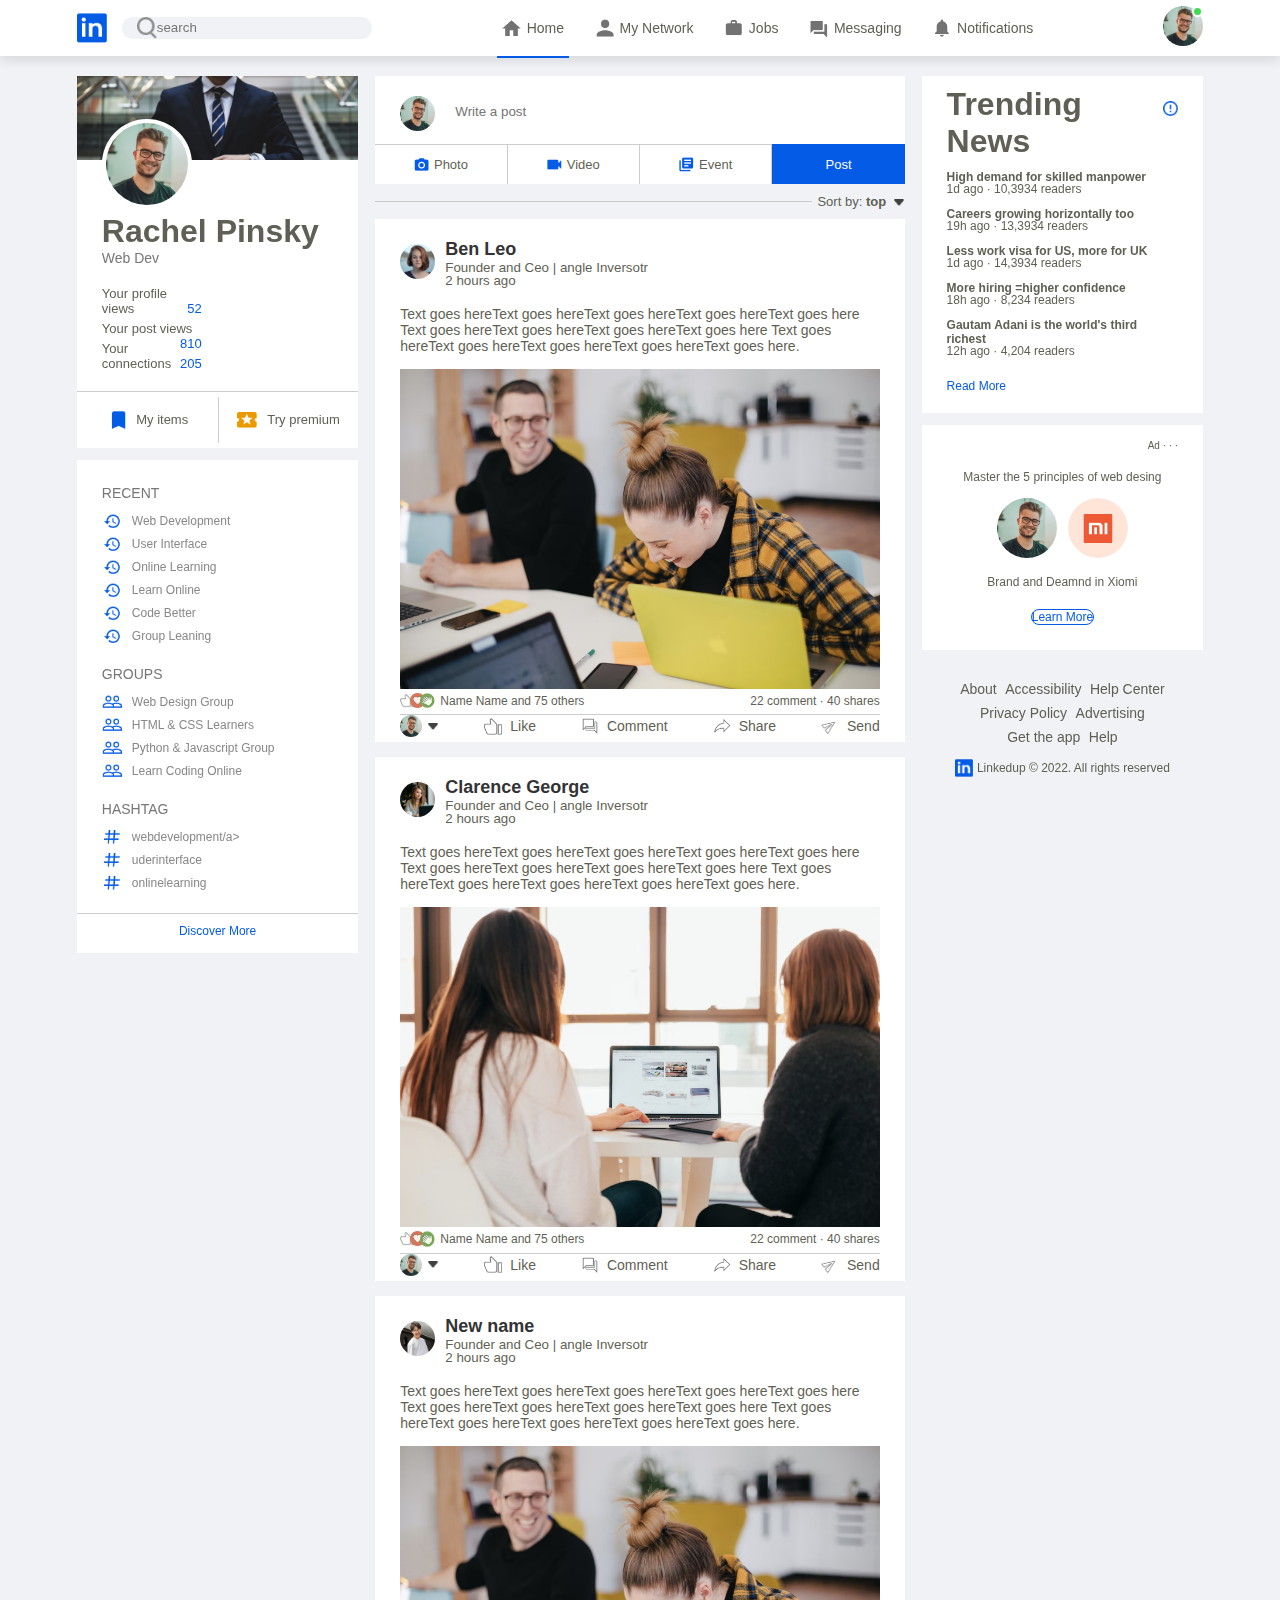
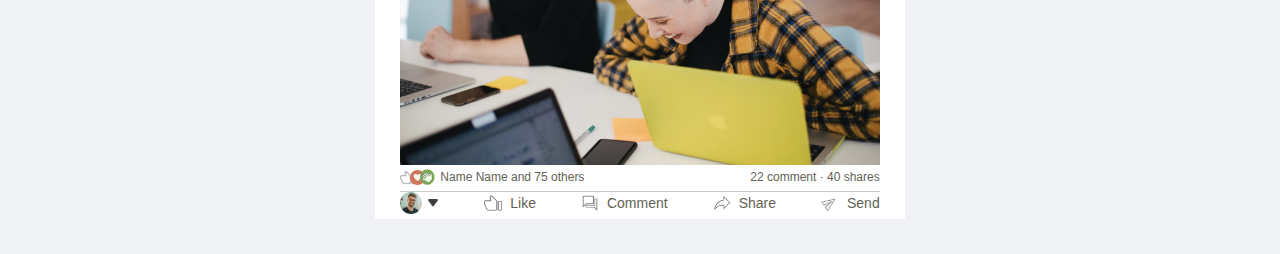
==== index.html @ c2986bdb "LinkedIn clone" ====
<!DOCTYPE html>
<html lang="'en">
<head>
    <meta charset="UTF-8">
    <meta http-equiv="X-UA-Compatible" content="IE=edge">
    <meta name="viewport" content="width=device-width,initial-scale=1.0">
    <title>Social Media Website</title>
    <link rel="stylesheet" href="style.css">
</head>
<body>
<nav class="navbar">
    <div class="navbar-left">
        <!-- Logo top left -->
        <a href="index.html" class="logo"><img src="images/logo.png"></a> 

        <div class="search-box">
            <img src="images/search.png">
            <input type="text" placeholder="search">
        </div>



    </div>
    
    <div class="navbar-center">
        <ul>
            <!--Heading tags -->
            <li><a href="#" class="active-link"><img src="images/home.png"><span>Home</span></a></li>
            <li><a href="#"><img src="images/network.png"><span>My Network</span></a></li>
            <li><a href="#"><img src="images/jobs.png"><span>Jobs</span></a></li>
            <li><a href="#"><img src="images/message.png"><span>Messaging</span></a></li>
            <li><a href="#"><img src="images/notification.png"><span>Notifications</span></a></li>

        </ul>
    </div>
    <div class="navbar-right">
        <!-- User Image -->
        <div class="online">
            <img src="images/user-1.png" class="nav-profile-img" onclick= "toggleMenu()">
        </div>
       
    </div>

<!-- ---------------------- profile-drop-down-menu-------------------------- -->

<div class="profile-menu-wrap" id="profileMenu">
    <div class="profile-menu">
        <div class="user-info">
            <img src="images/user-1.png">
            <div>
                <h3>Ryan Walton</h3>
                <a href="profile.html">See your profile</a>
            </div>
        </div>
        <hr>
        <a href="#" class="profile-menu-link">
            <img src="images/feedback.png">
            <p>Give feedback</p>
            <span>></span>
        </a>
        <a href="#" class="profile-menu-link">
            <img src="images/setting.png">
            <p>Settings</p>
            <span>></span>
        </a>
        <a href="#" class="profile-menu-link">
            <img src="images/help.png">
            <p>Help</p>
            <span>></span>
        </a>
        <a href="#" class="profile-menu-link">
            <img src="images/display.png">
            <p>Display</p>
            <span>></span>
        </a>
        <a href="#" class="profile-menu-link">
            <img src="images/logout.png">
            <p>Logout</p>
            <span>></span>
        </a>
    </div>
</div>





</nav>

<!----------------- navbar close -------------->

<div class="container">
    <!-- ------------------ left-sidebar ------------ -->
    <div class="left-sidebar">
        <div class="sidebar-profile-box">
            <img src="images/cover-pic.png" width="100%">
            <div class="sidebar-profile-info">
                <img src="images/user-1.png">
                <h1>Rachel Pinsky</h1>
                <h3>Web Dev</h3>
                <ul>
                    <li>Your profile views <span>52</span></li>
                    <li>Your post views <span>810</span></li>
                    <li>Your connections <span>205</span></li>
                </ul>
            </div>
            <div class="sidebar-profile-link">
                <a href="#"><img src="images/items.png">My items</a>
                <a href="#"><img src="images/premium.png">Try premium</a>
            </div>
        </div>
        <div class="sidebar-activity" id="sidebarActivity">
            <h3>RECENT</h3>
            <a href="#"><img src="images/recent.png">Web Development</a>
            <a href="#"><img src="images/recent.png">User Interface</a>
            <a href="#"><img src="images/recent.png">Online Learning</a>
            <a href="#"><img src="images/recent.png">Learn Online</a>
            <a href="#"><img src="images/recent.png">Code Better</a>
            <a href="#"><img src="images/recent.png">Group Leaning</a>
            <h3>GROUPS</h3>
            <a href="#"><img src="images/group.png">Web Design Group</a>
            <a href="#"><img src="images/group.png">HTML & CSS Learners</a>
            <a href="#"><img src="images/group.png">Python & Javascript Group</a>
            <a href="#"><img src="images/group.png">Learn Coding Online</a>
            <h3>HASHTAG</h3>
            <a href="#"><img src="images/hashtag.png">webdevelopment/a>
            <a href="#"><img src="images/hashtag.png">uderinterface</a>
            <a href="#"><img src="images/hashtag.png">onlinelearning</a>
            <div class="discover-more-link">
                <a href="#">Discover More</a>
            </div>
        </div>
        <p id="showMoreLink" onclick="toggleActivity()">Show more<b> +</b></p>

    </div>
    <!-- ------------------ main-content ------------ -->
    <div class="main-content">

        <div class="create-post">
            <div class="create-post-input">
                <img src="images/user-1.png">
                <textarea rows="2" placeholder="Write a post"></textarea>
            </div>
            <div class="create-post-links">
                <li><img src="images/photo.png">Photo</li>
                <li><img src="images/video.png">Video</li>
                <li><img src="images/event.png">Event</li>
                <li>Post</li>
            </div>
        </div>

        <div class="sort-by">
            <hr>
            <p>Sort by: <span>top <img src="images/down-arrow.png"></span></p>
        </div>

        <div class="post">
            <div class="post-author">
                <img src="images/user-3.png">
                <div>
                    <h1>Ben Leo</h1>
                    <small>Founder and Ceo | angle Inversotr</small>
                    <small>2 hours ago</small>
                </div>
            </div>
            <p>Text goes hereText goes hereText goes hereText goes hereText goes here
            Text goes hereText goes hereText goes hereText goes here Text goes 
            hereText goes hereText goes hereText goes hereText goes here.</p>
            <img src="images/post-image-1.png" width="100%">
            
            <div class="post-stats">
                <div>
                    <img src="images/thumbsup.png">
                    <img src="images/love.png">
                    <img src="images/clap.png">
                    <span class="liked-users"> Name Name and 75 others</span>
                </div>
                <div>
                    <span>22 comment &middot; 40 shares</span>
                </div>
            </div>
            <div class="post-activity">
                <div>
                    <img src="images/user-1.png" class="post-activity-user-icon">
                    <img src="images/down-arrow.png" class="post-activity-arrow-icon">
                </div>
                <div class="post-activity-link">
                    <img src="images/like.png">
                    <span>Like</span>
                </div>
                <div class="post-activity-link">
                    <img src="images/comment.png">
                    <span>Comment</span>
                </div>
                <div class="post-activity-link">
                    <img src="images/share.png">
                    <span>Share</span>
                </div>
                <div class="post-activity-link">
                    <img src="images/send.png">
                    <span>Send</span>
                </div>
            </div>
        </div>

        <div class="post">
            <div class="post-author">
                <img src="images/user-4.png">
                <div>
                    <h1>Clarence George</h1>
                    <small>Founder and Ceo | angle Inversotr</small>
                    <small>2 hours ago</small>
                </div>
            </div>
            <p>Text goes hereText goes hereText goes hereText goes hereText goes here
            Text goes hereText goes hereText goes hereText goes here Text goes 
            hereText goes hereText goes hereText goes hereText goes here.</p>
            <img src="images/post-image-2.png" width="100%">
            
            <div class="post-stats">
                <div>
                    <img src="images/thumbsup.png">
                    <img src="images/love.png">
                    <img src="images/clap.png">
                    <span class="liked-users"> Name Name and 75 others</span>
                </div>
                <div>
                    <span>22 comment &middot; 40 shares</span>
                </div>
            </div>
            <div class="post-activity">
                <div>
                    <img src="images/user-1.png" class="post-activity-user-icon">
                    <img src="images/down-arrow.png" class="post-activity-arrow-icon">
                </div>
                <div class="post-activity-link">
                    <img src="images/like.png">
                    <span>Like</span>
                </div>
                <div class="post-activity-link">
                    <img src="images/comment.png">
                    <span>Comment</span>
                </div>
                <div class="post-activity-link">
                    <img src="images/share.png">
                    <span>Share</span>
                </div>
                <div class="post-activity-link">
                    <img src="images/send.png">
                    <span>Send</span>
                </div>
            </div>
        </div>

        <div class="post">
            <div class="post-author">
                <img src="images/user-5.png">
                <div>
                    <h1>New name</h1>
                    <small>Founder and Ceo | angle Inversotr</small>
                    <small>2 hours ago</small>
                </div>
            </div>
            <p>Text goes hereText goes hereText goes hereText goes hereText goes here
            Text goes hereText goes hereText goes hereText goes here Text goes 
            hereText goes hereText goes hereText goes hereText goes here.</p>
            <img src="images/post-image-1.png" width="100%">
            
            <div class="post-stats">
                <div>
                    <img src="images/thumbsup.png">
                    <img src="images/love.png">
                    <img src="images/clap.png">
                    <span class="liked-users"> Name Name and 75 others</span>
                </div>
                <div>
                    <span>22 comment &middot; 40 shares</span>
                </div>
            </div>
            <div class="post-activity">
                <div>
                    <img src="images/user-1.png" class="post-activity-user-icon">
                    <img src="images/down-arrow.png" class="post-activity-arrow-icon">
                </div>
                <div class="post-activity-link">
                    <img src="images/like.png">
                    <span>Like</span>
                </div>
                <div class="post-activity-link">
                    <img src="images/comment.png">
                    <span>Comment</span>
                </div>
                <div class="post-activity-link">
                    <img src="images/share.png">
                    <span>Share</span>
                </div>
                <div class="post-activity-link">
                    <img src="images/send.png">
                    <span>Send</span>
                </div>
            </div>
        </div>





    </div>

    <!-- ------------------ right-sidebar ------------ -->
    <div class="right-sidebar">
        <div class="sidebar-news">
            <img src="images/more.png" class="info-icon">
            <h1>Trending News</h1>
            <a href="#">High demand for skilled manpower</a>
            <span>1d ago &middot; 10,3934 readers</span>

            <a href="#">Careers growing horizontally too</a>
            <span>19h ago &middot; 13,3934 readers</span>

            <a href="#">Less work visa for US, more for UK</a>
            <span>1d ago &middot; 14,3934 readers</span>

            <a href="#">More hiring =higher confidence</a>
            <span>18h ago &middot; 8,234 readers</span>

            <a href="#">Gautam Adani is the world's third richest</a>
            <span>12h ago &middot; 4,204 readers</span>

            <a href="#" class="read-more-link">Read More</a>
        </div>
        <div class="sidebar-ad">
            <small>Ad &middot; &middot; &middot;</small>
            <p>Master the 5 principles of web desing</p>
            <div>
                <img src="images/user-1.png">
                <img src="images/mi-logo.png">
            </div>
            <b>Brand and Deamnd in Xiomi</b>
            <a href="%" class="ad-link">Learn More</a>
        </div>
        <div class="sidebar-useful-links">
            <a href="#">About</a>
            <a href="#">Accessibility</a>
            <a href="#">Help Center</a>
            <a href="#">Privacy Policy</a>
            <a href="#">Advertising</a>
            <a href="#">Get the app</a>
            <a href="#">Help</a>

            <div class="copyright-msg">
                <img src="images/logo.png">
                <p>Linkedup &#169; 2022. All rights reserved</p>
            </div>
        </div>
    </div>
</div>

<!-- ------------javascript-------------------- -->

<script>
    let profileMenu = document.getElementById("profileMenu");

    function toggleMenu(){
        profileMenu.classList.toggle("open-menu");
    }
</script>
<script>

    let sideActivity = document.getElementById("sidebarActivity");
    let moreLink = document.getElementById("showMoreLink");

    function toggleActivity(){
        sideActivity.classList.toggle("open-activity")

        if(sideActivity.classList.contains("open-activity")){
            moreLink.innerHTML = "Show less <b> -</b>";
        }else{
            moreLink.innerHTML = "Show more <b> +</b>";
        }
    }

</script>

</body>
</html>
---- style.css ----
*{
    margin:0;
    padding:0;
    font-family: 'Poppins',sans-serif;
    box-sizing: border-box;
}
body{
    background:#f0f2f5;
    color: #5f5f55;
}
a{
    text-decoration: none;
    color: #5f5f55;
}
.navbar{
    display: flex;
    align-items: center;
    justify-content: space-between;
    background: #fff;
    padding: 6px 6%;
    position: sticky;
    top: 0;
    z-index: 100;
    box-shadow: 0 5px 10px rgba(0, 0, 0, 0.1);
}
.logo img{
    width: 30px;
    margin-right: 15px;
    display: block;
}
.navbar-center ul li{
    display: inline-block;
    list-style: none;
}
.navbar-center ul li a{
    display: flex;
    align-items: center;
    font-size: 14px;
    margin: 5px 8px;
    padding-right: 5px;
    position: relative;
}
.navbar-center ul li a img{
    width: 30px;
}
.navbar-center ul li a::after{
    content: '';
    width: 0;
    height: 2px;
    background: #045be6;
    position: absolute;
    bottom: -15px;
    transition: width 0.3s;

}
.navbar-center ul li a:hover::after,
.navbar-center ul li a.active-link::after
{
    width: 100%;
}
.nav-profile-img{
    width: 40px;
    border-radius: 50%;
    cursor: pointer;
    position: relative;
}
.online{
    position: relative;
}
.online::after{
    content:'';
    width: 7px;
    height: 7px;
    border: 2px solid #fff;
    border-radius: 50%;
    right: 0px;
    top: 0px;
    background: #41db51;
    position: absolute;
}
.search-box{
    background: #f0f2f5;
    width: 250px;
    border-radius: 20px;
    display: flex;
    align-items: center;
    padding: 0 15px;
}
.navbar-left{
    display: flex;
    align-items: center;
}
.search-box img{
    width: 20px;
}
.search-box input{
    width: 100%;
    background: transparent;
    padding: none;
    border: 0;

}


/*------------------- navbar end --------------------*/

.container{
    padding: 20px 6%;
    display: flex;
    flex-wrap: wrap;
    justify-content: space-between;
}
/* --------------left-sidebar--------------- */
.left-sidebar{
    flex-basis: 25%;
    align-self: flex-start;
    position: sticky;
    top: 73px;
}
.sidebar-profile-box{
    background: #fff;
}
.sidebar-profile-info{
    padding: 0 25px;
}
.sidebar-profile-info img{
    width: 90px;
    border-radius: 50%;
    background: #fff;
    padding: 4px;
    margin-top: -45px;
}
.sidebar-profile-info img h1{
    font-size: 20px;
    font-weight: 600;
    color: #222;
}
.sidebar-profile-info h3{
    font-size: 14px;
    font-weight: 500;
    color: #777;
}
.sidebar-profile-info ul{
    list-style: none;
    margin: 20px 0;
}
.sidebar-profile-info ul li{
    width: 100px;
    margin: 5px 0;
    font-size:  13px;
}
.sidebar-profile-info ul li span{
   float: right;
   color: #045be6;
}
.sidebar-profile-link{
    display: flex;
    align-items: center;
    border-top: 1px solid #ccc;
}
.sidebar-profile-link a{
    flex: 50%;
    display: flex;
    align-items: center;
    justify-content: center;
    padding: 15px 0;
    font-size: 13px;
    border-left: 1px solid #ccc;
}
.sidebar-profile-link a:first-child{
    border-left: 0;
}
.sidebar-profile-link a img{
    width: 20px;
    margin-right: 10px;

}
.sidebar-activity{
    background-color: #fff;
    padding: 5px 25px;
    margin: 12px 0;
}
.sidebar-activity h3{
    color: #777;
    font-size: 14px;
    font-weight: 500;
    margin: 20px 0 10px;
}
.sidebar-activity a{
    display: flex;
    align-items: center;
    font-size: 12px;
    font-weight: 500;
    color: #888;
    margin: 3px 0;
}
.sidebar-activity a img{
    width: 20px;
    margin-right: 10px;
}
.discover-more-link{
    border-top: 1px solid #ccc;
    text-align: center;
    margin-top: 20px;
    margin-left: -25px;
    margin-right: -25px;
}
.discover-more-link a{
    color: #045be6;
    display: inline-block;
    margin: 10px 0;
    
}

/* --------------right-sidebar--------------- */
.right-sidebar{
    flex-basis: 25%;
    align-self: flex-start;
    position: sticky;
    top: 73px;
}
.sidebar-news{
    background: #fff;
    padding: 10px 25px;
}
.info-icon{
    width: 15px;
    float: right;
    margin-top: 15px;
}
.sidebar-news h3{
    font-size: 18px;
    font-weight: 600;
    color: #333;
    margin: 10px 0 30px;
}
.sidebar-news a{
    display: block;
    font-size: 12px;
    font-weight: 600;
    margin-top: 10px;
    margin-bottom: -5px;
}
.sidebar-news span{
    font-size: 12px;
}
.sidebar-news .read-more-link{
    color: #045be6;
    font-weight: 500;
    margin: 20px 0 10px;

}
.sidebar-ad{
    background: #fff;
    padding: 15px 25px;
    text-align: center;
    margin: 12px 0;
    font-size: 12px;
}
.sidebar-ad img{
    width: 60px;
    border-radius: 50%;
    margin: 4px;
}
.sidebar-ad small{
    float: right;
    font-weight: 500;
}
.sidebar-ad p{
    margin-top: 30px;
    margin-bottom: 10px;
}
.sidebar-ad b{
    display: block;
    font-weight: 500;
    margin-top: 10px;
}
.ad-link{
    display: inline-block;
    border: 1px solid #045be6;
    border-radius: 30px;
    color: #045be6;
    font-weight: 500;
    margin: 20px auto 10px;
}
.sidebar-useful-links{
    padding: 15px 25px;
    text-align: center;
}
.sidebar-useful-links a{
    display: inline-block;
    font-size: 14px;
    margin: 4px 2px;

}
.copyright-msg{
    display: flex;
    align-items: center;
    justify-content: center;
    font-size: 12px;
    margin-top: 10px;
    font-weight: 500;
}
.copyright-msg img{
    width: 18px;
    margin-right: 4px;
}

/* --------------main-content--------------- */
.main-content{
    flex-basis: 47%;
}
.create-post{
    background: #fff;

}
.create-post-input{
    padding: 20px 25px 10px;
    display: flex;
    align-items: flex-start;
    
}
.create-post-input img{
    width: 35px;
    border-radius: 50%;
    margin-right: 20px;
}
.create-post-input textarea{
    width: 100%;
    border: 0;
    outline: 0;
    resize: none;
    background: transparent;
    margin-top: 8px;
}
::placeholder{
    font-weight: 500;
}
.create-post-links{
    display: flex;
    align-items: flex-start;

}
.create-post-links li{
    list-style: none;
    border-top: 1px solid #ccc;
    border-right: 1px solid #ccc;
    flex-basis: 25%;
    height: 40px;
    font-size: 13px;
    display: flex;
    align-items: center;
    justify-content: center;
    cursor: pointer;
}
.create-post-links li img{
    width: 15px;
    margin-right: 5px;
}
.create-post-links li:last-child{
    background: #045be6;
    color: #fff;
    border-top: 0;
    border-right: 0;

}
.sort-by{
    display: flex;
    align-items: center;
    margin: 10px 0;
}
.sort-by hr{
    flex: 1;
    border: 0;
    height: 1px;
    background: #ccc;
}
.sort-by p{
    font-size: 13px;
    padding-left: 5px;

}
.sort-by p span{
    font-weight: 600;
    cursor: pointer;
}
.sort-by p span img{
    width: 12px;
    margin-left: 3px;
}
.post{
    background: #fff;
    padding: 20px 25px 5px;
    margin: 5px 0 15px;

}
.post-author{
    display: flex;
    align-items: flex-start;
    margin-bottom: 20px;

}
.post-author img{
    width: 35px;
    border-radius: 50%;
    margin-right: 10px;
    margin-top: 5px;
}
.post-author h1{
    font-size: 18px;
    font-weight: 600;
    color: #333;
}
.post-author small{
    display: block;
    margin-bottom: -2px;
}
.post p{
    font-size: 14px;
    margin-bottom: 15px;
}
.post-stats{
    display: flex;
    flex-wrap: wrap;
    align-items: center;
    justify-content: space-between;
    font-size: 12px;
    border-bottom: 1px solid #ccc;
    padding-bottom: 6px;
}
.post-stats div{
    display: flex;
    align-items: center;

}
.post-stats img{
    width: 15px;
    margin-right: -5px;
}
.liked-users{
    margin-left: 10px;
}
.post-activity{
    display: flex;
    align-items: center;
    justify-content: space-between;
    pad: 10px 0;
    font-size: 14px;
    font-weight: 500;
}
.post-activity div{
    display: flex;
    align-items: center;
}
.post-activity-user-icon{
    width: 22px;
    border-radius: 50%;
}
.post-activity-arrow-icon{
    width: 12px;
    margin-left: 5px;
}
.post-activity-link img{
    width: 18px;
    margin-right: 8px;
}

/* ---------------profile-drop-down-menu------------------ */
.profile-menu-wrap{
    position: absolute;
    top: 100%;
    right: 5%;
    width: 320px;
    max-height: 0;
    overflow: hidden;
    transition: max-height 0.5s;


}

.profile-menu-wrap.open-menu{
    max-height: 400px;
}
.profile-menu{
    background: #222;
    color: #fff;
    padding: 20px;
    margin: 10px;
}
.user-info{
    display: flex;
    align-items: center;
}
.user-info img{
    width: 50px;
    border-radius: 50%;
    margin-right: 15px;

}
.user-info h3{
    font-weight: 500;
    margin: -7px;
}
.user-info a{
    color: #c9c9c9;
    font-size: 13px;

}
.profile-menu hr{
    border: 0;
    height: 1px;
    width: 100%;
    background: #fff;
    margin: 15px 0 10px;

}
.profile-menu-link{
    display: flex;
    align-items: center;
    color: #fff;
    margin: 12px 0;
    font-size: 14px;
}
.profile-menu-link p{
    width: 100%;
}
.profile-menu-link img{
    width: 35px;
    border-radius: 50%;
    margin-right: 10px;

}

/* ------------------------profile-page----------------------- */
.profile-main{
    flex-basis: 73%;
}
.profile-sidebar{
    flex-basis: 25%;
    align-self: flex-start;
    position: sticky;
    top: 73px;
}
.profile-container{
    background: #fff;
}
.profile-container-inner{
    padding: 0 4% 10px;
}
.profile-pic{
    width: 150px;
    border-radius: 50%;
    margin-top: -75px;
    padding: 5px;
    background: #fff;
}
.profile-container h1{
    font-size: 28px;
    font-weight: 600;
    color: #222;
}
.profile-container b{
    font-weight: 500; 
}
.profile-container p{
    margin-top: 5px; 
}
.profile-container p a{
    color: #045be6;
    font-weight: 500;
}
.mutual-connetion{
    display: flex;
    align-items: center;
    margin: 20px 0;
}
.mutual-connetion img{
    width: 30px;
    border-radius: 50%;
    margin-right: 5px;
}
.profile-btn{
    margin: 20px 0;
}
.profile-btn a{
    display: inline-flex;
    align-items: center;
    background-color: #e4e6eb;
    padding: 6px 15px;
    border-radius: 4px;
    margin-right: 10px;
}
.profile-btn a img{
    width: 18px;
    margin-right: 5px;
}
.profile-btn .primary-btn{
    background: #045be6;
    color: #fff;
}
.profile-description{
    background: #fff;
    padding: 20px 4% 30px;
    margin: 12px 0;
}
.profile-description h2{
    color: #333;
    margin: 10px 0 20px;
    font-weight: 600;
}
.see-more-link{
    display: block;
    text-align: right;
    font-size: 15px;
}
.profile-desc-row{
    display: flex;
    align-items: flex-start;
    margin: 20px 0;
}
.profile-desc-row img{
    width: 50px;
    margin-right: 25px;
    margin-top: 5px;
}
.profile-desc-row div{
    width: 100%;
}
.profile-desc-row h3{
    font-size: 18px;
    font-weight: 600;
    color: #333;
}
.profile-desc-row b{
    display: block;
    font-weight: 500;
    font-size: 15px;
}
.profile-desc-row p{
    margin-top: 15px;
}
.profile-desc-row hr{
    border: 0;
    border-bottom: 1px solid #999;
    margin-top: 10px;
}
.experience-link{
    display: flex;
    align-items: center;
    justify-content: center;
    padding-top: 20px;
    font-weight: 500;
}
.experience-link img{
    width: 20px;
    margin-left: 8px;
}
.skills-btn{
    display: inline-block;
    margin: 10px 5px;
    padding: 6px 18px;
    border: 1px solid #777;
    border-radius: 30px;
    font-size: 12px;
    font-weight: 500;
}
.lang-btn{
    display: inline-block;
    margin: 10px 5px;
    padding: 6px 18px;
    background: #e4e6eb;
    font-size: 12px;
    font-weight: 500;
}

/* ---------------profile-right-sidebar---------------- */
.profile-sidebar .sidebar-ad{
    margin: 0;
}
.sidebar-people{
    background: #fff;
    padding: 15px 25px;
    margin: 12px 0;
    font-size: 12px;
}
.sidebar-people h3{
    font-size: 16px;
    font-weight: 600;
    margin-top: 15px 0 20px;
}
.sidebar-people-row{
    display: flex;
    align-items: flex-start;
    margin: 6px 0;
}
.sidebar-people-row img{
    width: 40px;
    border-radius: 50%;
    margin-right: 8px;
    margin-top: 5px;
}
.sidebar-people-row h2{
    font-weight: 500;
    font-size: 16px;
}
.sidebar-people-row a{
    display: inline-block;
    margin: 10px 0;
    padding: 5px 25px;
    border: 1px solid #5f5f5f;
    border-radius: 30px;
    font-weight: 500;
}
.profile-footer{
    padding: 0 6% 30px;
}
.profile-footer .sidebar-useful-links{
    text-align: left;
    padding: 0;
}
.profile-footer .copyright-msg{
    justify-content: flex-start;
}
#showMoreLink{
    display: none;
}


/* ------------------------media query for small screen--------------- */
@media only screen and (max-width: 600px){
    .search-box{
        background: transparent;
        width: auto;
        padding: 0;
    }
    .search-box inout{
        width: 0;
        padding: 0;
    }
    .navbar-center ul li a span{
        display: none;
    }
    .navbar-center ul li a{
        padding-right: 0;
        margin: 5px;
    }
    .nav-profile-img{
        width: 30px;
    }
    .container{
        padding: 15px 3%;
    }
    .left-sidebar, .right-sidebar{
        flex-basis: 100%;
        position: relative;
        top: unset;
    }
    .main-content{
        flex-basis: 100%;
    }
    .post-stats div{
        margin: 2px 0;    
    }
    .post-activity-link span{
        display: none;
    }
    .post-activity-link img{
        margin-right: 0;
    }
    .profile-main, .profile-sidebar{
        flex-basis: 100%;
    }
    .profile-container{
        font-size: 14px;
    }
    .profile-pic{
        width: 100px;
        margin-top: -50px;
    }
    .profile-description{
        font-size: 14px;
    }
    #showMoreLink{
        display: block;
        width: fit-content;
        margin: 10px auto;
        font-size: 14px;
        cursor: pointer;
    }
    .sidebar-activity{
        display: none;
    }
    .sidebar-activity.open-activity{
        display: block;
    }
}
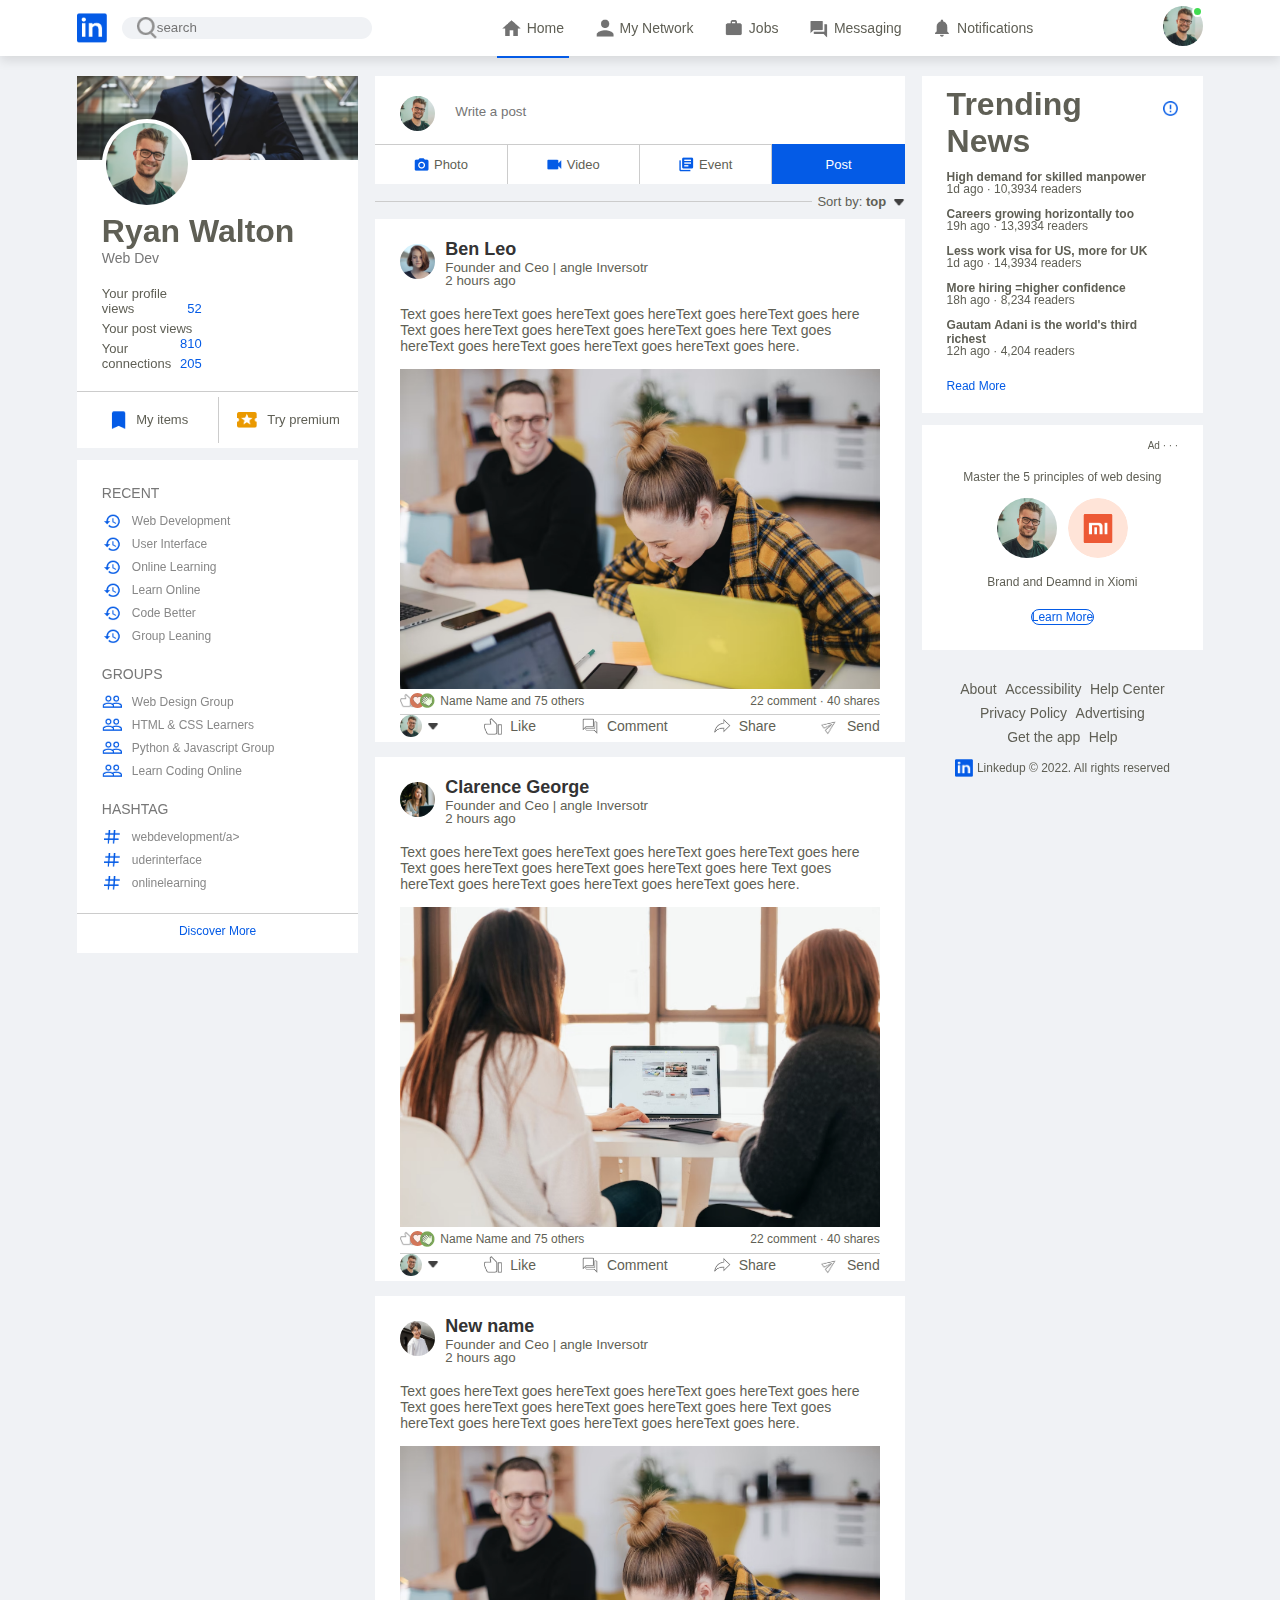
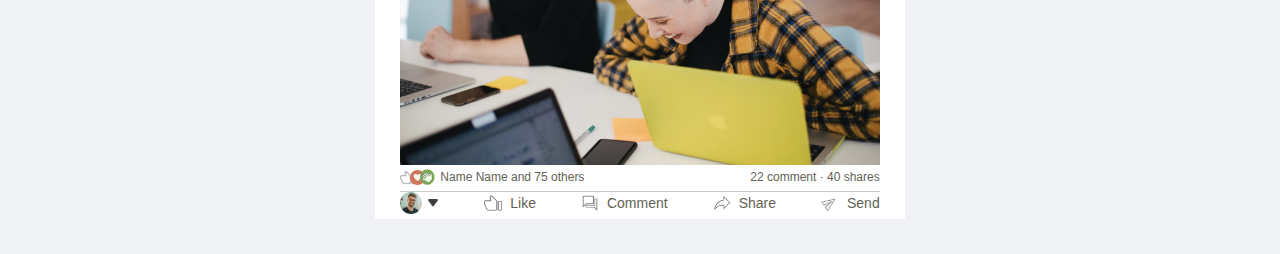
==== commit 962b2b4c: "LinkedIn clone" ====
--- a/index.html
+++ b/index.html
@@ -96,7 +96,7 @@
             <img src="images/cover-pic.png" width="100%">
             <div class="sidebar-profile-info">
                 <img src="images/user-1.png">
-                <h1>Rachel Pinsky</h1>
+                <h1>Ryan Walton</h1>
                 <h3>Web Dev</h3>
                 <ul>
                     <li>Your profile views <span>52</span></li>
